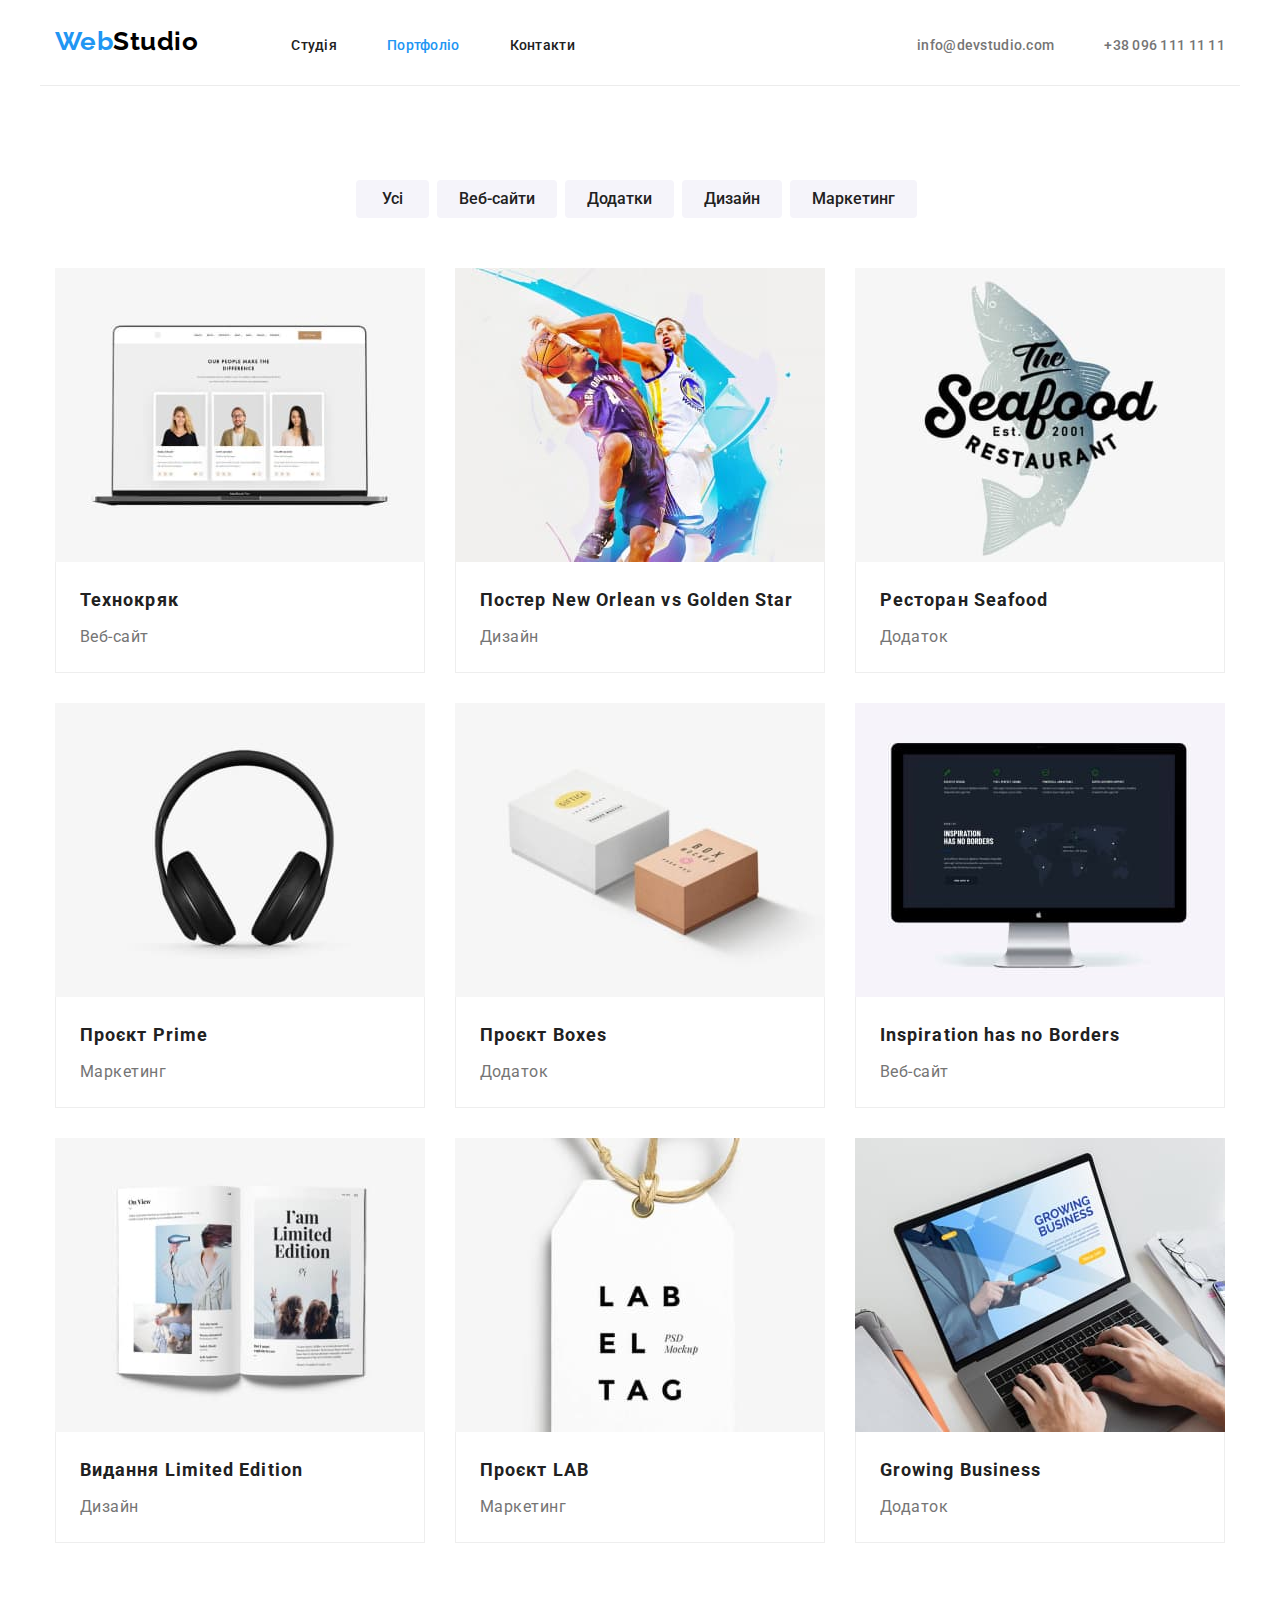
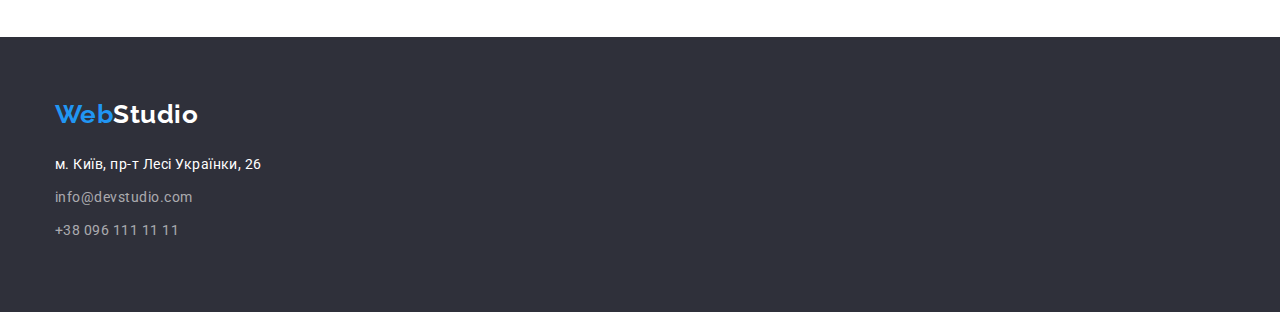
==== portfolio.html @ 61c907e8 "HM_3" ====
<!DOCTYPE html>
<html lang="uk">
  <head>
    <meta charset="UTF-8" />
    <meta http-equiv="X-UA-Compatible" content="IE=edge" />
    <meta name="viewport" content="width=device-width, initial-scale=1.0" />
    <link
      rel="stylesheet"
      href="https://cdn.jsdelivr.net/npm/modern-normalize@1.1.0/modern-normalize.min.css"
    />
    <link
      href="https://fonts.googleapis.com/css2?family=Raleway:wght@700&family=Roboto:wght@400;500;700;900&display=swap"
      rel="stylesheet"
    />
    <link rel="stylesheet" href="./css/styles.css" />

    <title>"WebStudio</title>
  </head>
  <body>
    <header>
      <div class="container header-container">
        <nav class="navigation">
          <a href="./index.html" lang="en" class="logo"
            >Web<span class="logo-dark">Studio</span></a
          >
          <ul class="menu">
            <li>
              <a href="./index.html" class="link-header">Студія</a>
            </li>
            <li>
              <a href="./portfolio.html" class="link-header current"
                >Портфоліо</a
              >
            </li>
            <li><a href="#" class="link-header">Контакти</a></li>
          </ul>
        </nav>
        <ul class="contacts-header">
          <li>
            <a
              href="mailto:info@devstudio.com"
              class="link-header contact-header mail"
              >info@devstudio.com</a
            >
          </li>
          <li>
            <a href="tel:+380961111111" class="link-header contact-header"
              >+38 096 111 11 11</a
            >
          </li>
        </ul>
      </div>
    </header>

    <main>
      <section>
        <div class="container section">
          <h1 class="visually-hidden">Портфоліо</h1>
          <ul class="filter-button-container">
            <li><button type="button" class="filter-button">Усі</button></li>
            <li>
              <button type="button" class="filter-button">Веб-сайти</button>
            </li>
            <li>
              <button type="button" class="filter-button">Додатки</button>
            </li>
            <li><button type="button" class="filter-button">Дизайн</button></li>
            <li>
              <button type="button" class="filter-button">Маркетинг</button>
            </li>
          </ul>
          <ul class="portfolio-cards-flex">
            <li class="portfolio-card">
              <img
                src="./images/notebook_with_site.jpg"
                alt="Ноутбук із відкритим сайтом"
                class="portfolio-card-img"
              />
              <div class="portfolio-card-border">
                <h2 class="portfolio-title">Технокряк</h2>
                <p class="portfolio-text">Веб-сайт</p>
              </div>
            </li>
            <li class="portfolio-card">
              <img
                src="./images/basketball.jpg"
                alt="Гра у баскетбол"
                class="portfolio-card-img"
              />
              <div class="portfolio-card-border">
                <h2 class="portfolio-title">
                  Постер <span lang="en"> New Orlean vs Golden Star </span>
                </h2>
                <p class="portfolio-text">Дизайн</p>
              </div>
            </li>
            <li class="portfolio-card">
              <img
                src="./images/seafood_restaurant.jpg"
                alt="Логотип ресторану Seafood"
                class="portfolio-card-img"
              />
              <div class="portfolio-card-border">
                <h2 class="portfolio-title">
                  Ресторан <span lang="en"> Seafood </span>
                </h2>
                <p class="portfolio-text">Додаток</p>
              </div>
            </li>
            <li class="portfolio-card">
              <img
                src="./images/headphones.jpg"
                alt="Наушники"
                class="portfolio-card-img"
              />
              <div class="portfolio-card-border">
                <h2 class="portfolio-title">
                  Проєкт <span lang="en"> Prime </span>
                </h2>
                <p class="portfolio-text">Маркетинг</p>
              </div>
            </li>
            <li class="portfolio-card">
              <img
                src="./images/two_boxes.jpg"
                alt="Дві коробки"
                class="portfolio-card-img"
              />
              <div class="portfolio-card-border">
                <h2 class="portfolio-title">
                  Проєкт <span lang="en"> Boxes </span>
                </h2>
                <p class="portfolio-text">Додаток</p>
              </div>
            </li>
            <li class="portfolio-card">
              <img
                src="./images/imac.jpg"
                alt="Монітор"
                class="portfolio-card-img"
              />
              <div class="portfolio-card-border">
                <h2 lang="en" class="portfolio-title">
                  Inspiration has no Borders
                </h2>
                <p class="portfolio-text">Веб-сайт</p>
              </div>
            </li>
            <li class="portfolio-card">
              <img
                src="./images/magazine.jpg"
                alt="Журнал"
                class="portfolio-card-img"
              />
              <div class="portfolio-card-border">
                <h2 class="portfolio-title">
                  Видання <span lang="en">Limited Edition</span>
                </h2>
                <p class="portfolio-text">Дизайн</p>
              </div>
            </li>
            <li class="portfolio-card">
              <img
                src="./images/label_tag.jpg"
                alt="Ярлик"
                class="portfolio-card-img"
              />
              <div class="portfolio-card-border">
                <h2 class="portfolio-title">
                  Проєкт <span lang="en">LAB</span>
                </h2>
                <p class="portfolio-text">Маркетинг</p>
              </div>
            </li>
            <li class="portfolio-card">
              <img
                src="./images/notebook_typing.jpg"
                alt="Набирання тексту на ноутбуці"
                class="portfolio-card-img"
              />
              <div class="portfolio-card-border">
                <h2 lang="en" class="portfolio-title">Growing Business</h2>
                <p class="portfolio-text">Додаток</p>
              </div>
            </li>
          </ul>
        </div>
      </section>
    </main>

    <footer class="footer-background">
      <div class="container section-footer">
        <a href="./index.html" lang="en" class="logo footer-logo"
          >Web<span class="logo-light">Studio</span></a
        >
        <address>
          <ul>
            <li class="footer-address">
              <a
                href="https://www.google.com/maps/d/embed?mid=10uSM3H-mIU3GznYo2szRIEphczw&hl=en_US&ehbc=2E312F"
                target="_blank"
                class="footer-link"
              >
                м. Київ, пр-т Лесі Українки, 26
              </a>
            </li>
            <li class="footer-address">
              <a
                href="mailto:info@devstudio.com"
                class="footer-link contact-footer"
                >info@devstudio.com</a
              >
            </li>
            <li class="footer-address">
              <a href="tel:+380961111111" class="footer-link contact-footer"
                >+38 096 111 11 11</a
              >
            </li>
          </ul>
        </address>
      </div>
    </footer>
  </body>
</html>
---- css/styles.css ----
:root{
    --hover-and-logo-color: #2196F3;
    --order-btn-active: #188CE8;
    --main-color: #212121;
    --text-color: #757575;
    --background-color: #2F303A;
    --milk_color: #F5F4FA;
    --footer_contacts_color: rgba(255, 255, 255, 0.6);
    --header-border: #ECECEC;
    --portfolio-border-color: #EEEEEE;
    --color-white: #fff;
    --color-black: #000000;
    --text-family: 'Roboto', sans-serif;
    --logo-family: 'Raleway', sans-serif;
}

/* -=-=-=-=-=-=-=-=-=-=-=- INDEX -=-=-=-=-=-=-=-=-=-=-=- */

body {
    font-family: var(--text-family);
    color: var(--main-color);
    letter-spacing: 0.03em;
}

li {
    list-style-type: none;
    align-items: center;
}

ol,ul{
    padding-top: 0;
    margin: 0;
    padding-left: 0;
}

h1,h2,h3,h4,p{
    margin-top: 0;
    margin-bottom: 0;
}

img{
    display: block;
}

.container{
    width: 1200px;
    margin-left: auto;
    margin-right: auto;
    padding-left: 15px;
    padding-right: 15px;
}

.section{
    padding-top: 94px;
    padding-bottom: 94px;
}

/* ==================HEADER================== */

.header-container {
    border-bottom: 1px solid var(--header-border);
    display: flex;
    padding-bottom: 25px;
    padding-top: 24px;
    align-items: baseline;
}

.navigation {
    display: flex;
    align-items: baseline;
}

.menu {
    display: flex;
    column-gap: 50px;
    
}

.logo{
    font-family: var(--logo-family);
    text-decoration: none;
    font-weight: 700;
    font-size: 26px;
    line-height: 1.38;
    color: var(--hover-and-logo-color);
    margin-right: 93px;
}

.logo-dark{
    color: var(--color-black);;
}

.link-header{
    color: var(--main-color);
    text-decoration: none;
    font-style: normal;
    font-weight: 500;
    font-size: 14px;
    line-height: 1.14;
    letter-spacing: 0.02em;
}

.link-header.current{
    color: var(--hover-and-logo-color);
}

.link-header:hover,
.link-header:focus{
    color: var(--hover-and-logo-color);
}

.contacts-header{
    display: flex;
    margin-left: auto;
}

.contact-header{
    color: var(--text-color);
   
}

.mail{
    margin-right: 50px;
}

.contact-header:hover,
.contact-header:focus,
.contact-footer:hover,
.contact-footer:focus
{
    color: var(--hover-and-logo-color);
}

/* ==================POSTER================== */

.poster {
    background: var(--background-color);
}

.poster-container{
    display: flex;
    flex-direction: column;
    justify-content: center;
    align-items: center;
    height: 600px;
}

.poster-title {
    font-weight: 900;
    font-size: 44px;
    line-height: 1.36;
    text-align: center;
    letter-spacing: 0.06em;
    text-transform: uppercase;
    color: var(--color-white);
    margin-bottom: 30px;
}

.order-button{
    width: 216px;
    height: 50px;
    font-family: var(--text-family);
    font-style: normal;
    font-weight: 700;
    font-size: 16px;
    line-height: 1.9;
    letter-spacing: 0.06em;
    color: var(--color-white);
    background: var(--hover-and-logo-color);
    cursor: pointer;
    border: none;
    border-radius: 4px;
}

.order-button:hover,
.order-button:focus{
    background: var(--order-btn-active);
    box-shadow: 0px 4px 4px rgba(0, 0, 0, 0.15);
}

/* ==================SECTION 3================== */

.section3-flex{
    display: flex;
    gap: 30px;  
}

.section3-card{
   
    flex-basis: calc((100% - 90px) / 4);
}

.visually-hidden {
    position: absolute;
    white-space: nowrap;
    width: 1px;
    height: 1px;
    overflow: hidden;
    border: 0;
    padding: 0;
    clip: rect(0 0 0 0);
    clip-path: inset(50%);
    margin: -1px;
}

.section3-title{
    font-weight: 700;
    font-size: 14px;
    line-height: 1.14;
    text-transform: uppercase;
    margin-bottom: 10px;
}

.section3-text{
    font-size: 14px;
    line-height: 1.71;
    color: var(--text-color);
}

/* ==================SECTION 4================== */

.section4-title, .section5-title{
    font-weight: 700;
    font-size: 36px;
    line-height: 1.17;
    text-align: center;
    margin-bottom: 50px;
}
.section4{
    padding-bottom: 94px;
}

.section4-flex{
    display: flex;
    gap: 30px;
}

.section4-item{
    flex-basis: calc((100% - 60px) / 3);
}

/* ==================SECTION 5================== */

.section5_background{
    background-color: var(--milk_color);
}

.section5-flex{
    display: flex;
    gap: 30px;
}

.section5_card {
    background-color: var(--color-white);
    flex-basis: calc((100% - 90px) / 4);
    box-shadow: 0px 1px 3px rgba(0, 0, 0, 0.12), 0px 1px 1px rgba(0, 0, 0, 0.14), 0px 2px 1px rgba(0, 0, 0, 0.2);
    border-radius: 0px 0px 4px 4px;

}


.section5-text {
    font-weight: 500;
    font-size: 16px;
    line-height: 1.19;
    text-align: center;
    margin-top: 30px;
}

.section5-subtext{
    color: var(--text-color);
    margin-top: 10px;
    margin-bottom: 30px;
}

/* ==================FOOTER================== */

.section-footer{
    padding-top: 60px;
    padding-bottom: 60px;
    display: flex;
    flex-direction: column;
}

.footer-background {
    background: var(--background-color);
}

.footer-logo{
    margin-bottom: 20px;
}

.logo-light {
    color: var(--color-white);
}

.footer-address{
    margin-bottom: 9px;
}

.footer-link{
    text-decoration: none;
    font-style: normal;
    font-weight: 400;
    font-size: 14px;
    line-height: 1.71;
    color: var(--color-white);
}

.contact-footer{
    color: var(--footer_contacts_color) ;
}

/* -=-=-=-=-=-=-=-=-=-=-=- PORTFOLIO -=-=-=-=-=-=-=-=-=-=-=- */

.filter-button-container{
    display: flex;
    justify-content: center;
    margin-bottom: 50px;
}

.filter-button{
    font-weight: 500;
    font-size: 16px;
    line-height: 1.62;
    text-align: center;
    color: var(--main-color);
    border: none;
    border-radius: 4px;
    cursor: pointer;
    font-family: inherit;
    background-color: var(--milk_color);
    border-radius: 4px;
    margin-right: 8px;
    min-width: 73px;
    min-height: 38px;
    padding: 6px 22px;
}

.filter-button:hover,
.filter-button:focus{
    background-color: var(--hover-and-logo-color);
    color: var(--color-white);
    box-shadow: 0px 3px 1px rgba(0, 0, 0, 0.1), 0px 1px 2px rgba(0, 0, 0, 0.08), 0px 2px 2px rgba(0, 0, 0, 0.12);
}

.portfolio-cards-flex{
    display: flex;
    gap: 30px;
    flex-wrap: wrap;
}

.portfolio-card{
    flex-basis: calc((100% - 60px) / 3);  
}

.portfolio-card-img{
    width: 370px;
}

.portfolio-title{
    font-weight: 700;
    font-size: 18px;
    line-height: 2;
    letter-spacing: 0.06em;
    margin-bottom: 4px;
    margin-left: 24px;

}

.portfolio-text{
    font-size: 16px;
    line-height: 1.88;
    color: var(--text-color);
    margin-left: 24px;
    margin-bottom: 20px;

}

.portfolio-card-border {
    padding-top: 20px;
    border: 1px solid var(--portfolio-border-color);
    border-top: 0px;
}
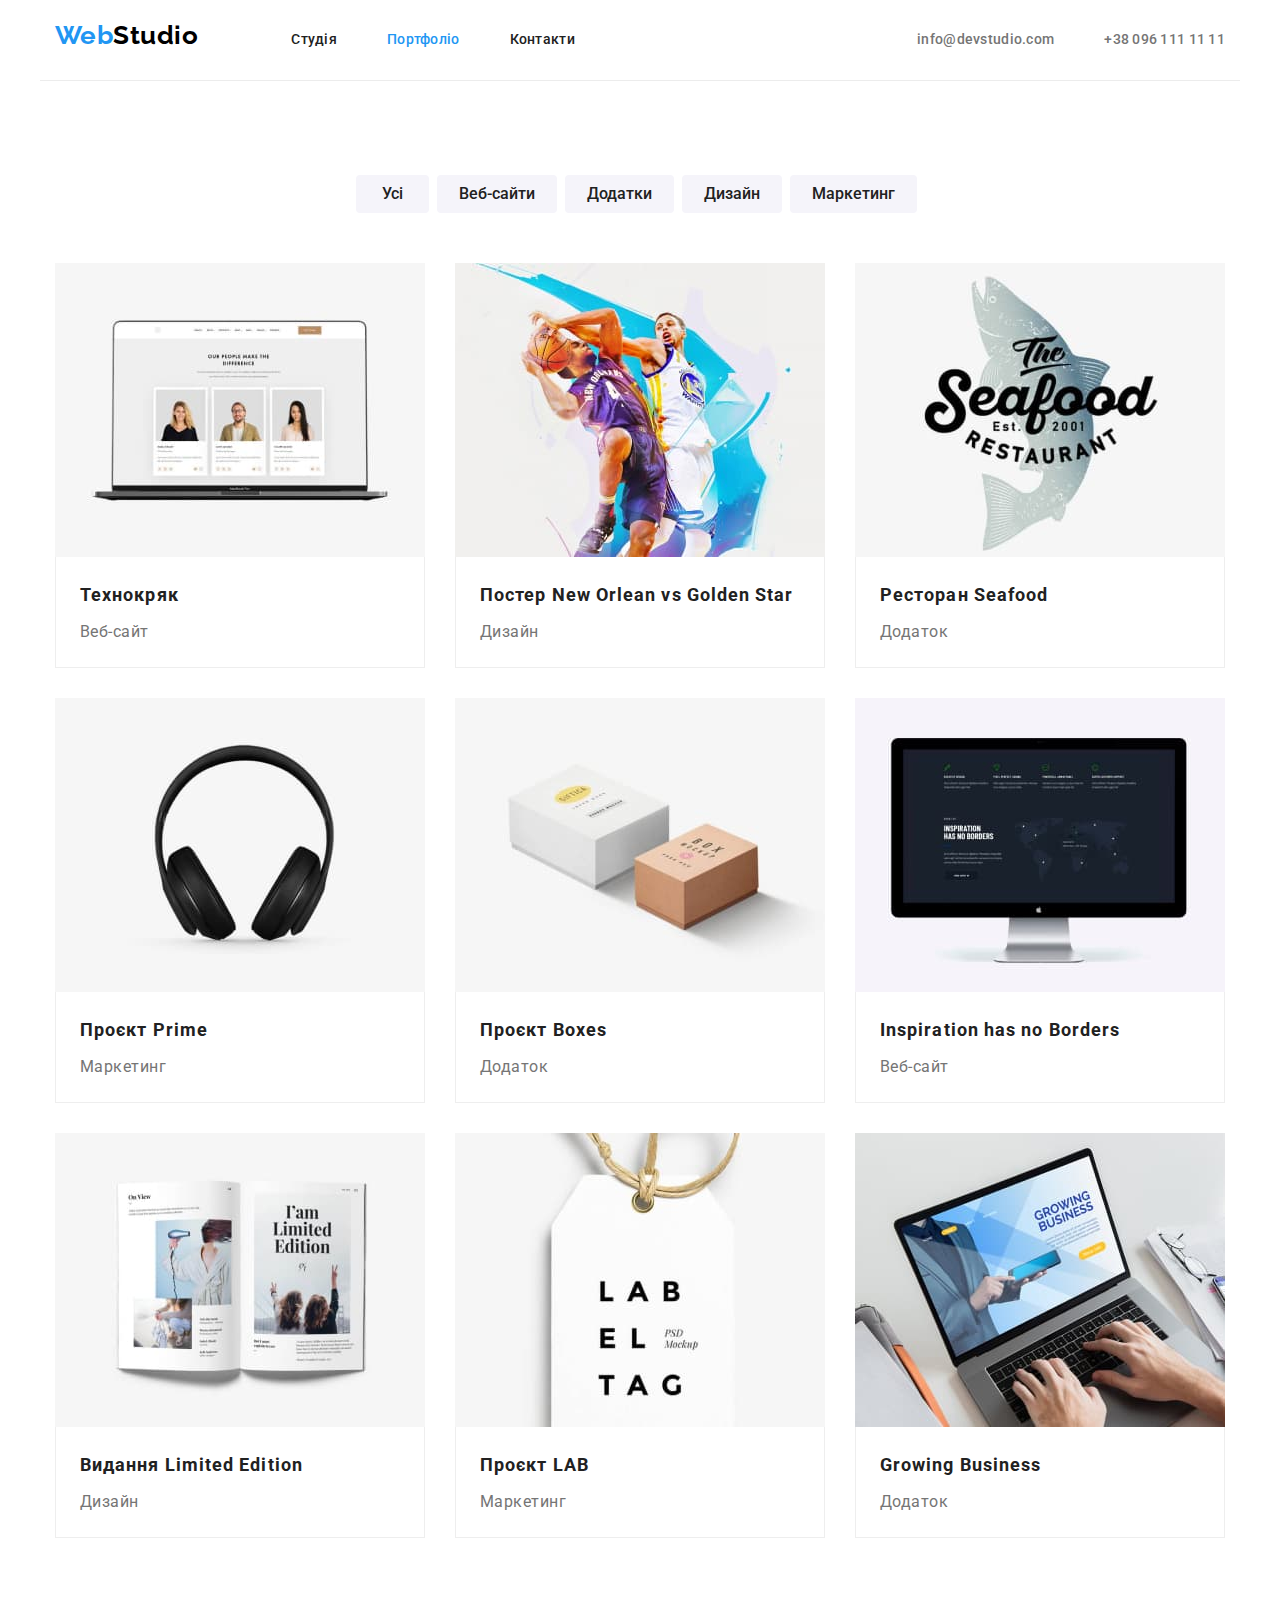
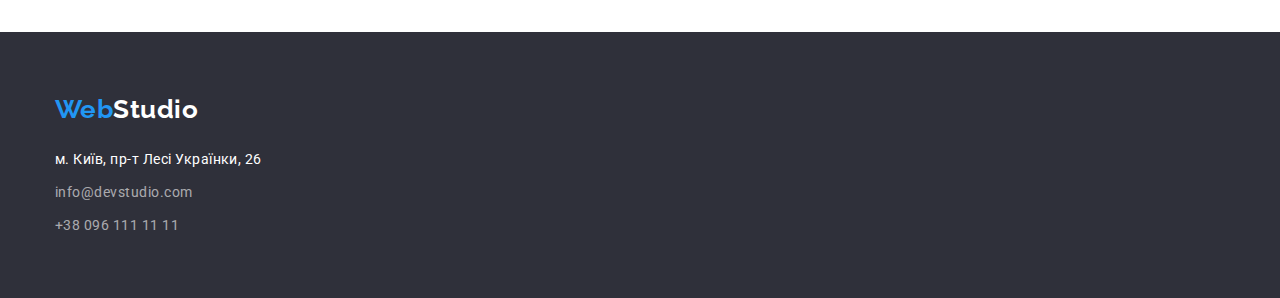
==== commit dbad7172: "mistakes-correct" ====
--- a/portfolio.html
+++ b/portfolio.html
@@ -53,19 +53,23 @@
     </header>
 
     <main>
-      <section>
-        <div class="container section">
+      <section class="section">
+        <div class="container">
           <h1 class="visually-hidden">Портфоліо</h1>
           <ul class="filter-button-container">
-            <li><button type="button" class="filter-button">Усі</button></li>
-            <li>
+            <li class="filter-container-item">
+              <button type="button" class="filter-button">Усі</button>
+            </li>
+            <li class="filter-container-item">
               <button type="button" class="filter-button">Веб-сайти</button>
             </li>
-            <li>
+            <li class="filter-container-item">
               <button type="button" class="filter-button">Додатки</button>
             </li>
-            <li><button type="button" class="filter-button">Дизайн</button></li>
-            <li>
+            <li class="filter-container-item">
+              <button type="button" class="filter-button">Дизайн</button>
+            </li>
+            <li class="filter-container-item">
               <button type="button" class="filter-button">Маркетинг</button>
             </li>
           </ul>
--- a/css/styles.css
+++ b/css/styles.css
@@ -60,8 +60,6 @@
 .header-container {
     border-bottom: 1px solid var(--header-border);
     display: flex;
-    padding-bottom: 25px;
-    padding-top: 24px;
     align-items: baseline;
 }
 
@@ -73,7 +71,6 @@
 .menu {
     display: flex;
     column-gap: 50px;
-    
 }
 
 .logo{
@@ -98,6 +95,9 @@
     font-size: 14px;
     line-height: 1.14;
     letter-spacing: 0.02em;
+    padding-bottom: 32px;
+    padding-top: 32px;
+    display: inline-block;
 }
 
 .link-header.current{
@@ -116,7 +116,6 @@
 
 .contact-header{
     color: var(--text-color);
-   
 }
 
 .mail{
@@ -135,14 +134,14 @@
 
 .poster {
     background: var(--background-color);
+    padding-top: 200px;
+    padding-bottom: 200px;
 }
 
 .poster-container{
     display: flex;
     flex-direction: column;
-    justify-content: center;
     align-items: center;
-    height: 600px;
 }
 
 .poster-title {
@@ -154,6 +153,7 @@
     text-transform: uppercase;
     color: var(--color-white);
     margin-bottom: 30px;
+    width: 700px;
 }
 
 .order-button{
@@ -258,32 +258,34 @@
 
 }
 
+.team-card-text{
+    padding: 30px;
+}
+
 
 .section5-text {
     font-weight: 500;
     font-size: 16px;
     line-height: 1.19;
     text-align: center;
-    margin-top: 30px;
 }
 
 .section5-subtext{
     color: var(--text-color);
     margin-top: 10px;
-    margin-bottom: 30px;
 }
 
 /* ==================FOOTER================== */
 
 .section-footer{
+    display: flex;
+    flex-direction: column;
+}
+
+.footer-background {
+    background: var(--background-color);
     padding-top: 60px;
     padding-bottom: 60px;
-    display: flex;
-    flex-direction: column;
-}
-
-.footer-background {
-    background: var(--background-color);
 }
 
 .footer-logo{
@@ -294,7 +296,7 @@
     color: var(--color-white);
 }
 
-.footer-address{
+.footer-address:nth-last-child(n+2){
     margin-bottom: 9px;
 }
 
@@ -317,6 +319,10 @@
     display: flex;
     justify-content: center;
     margin-bottom: 50px;
+}
+
+.filter-container-item{
+    margin-right: 8px;
 }
 
 .filter-button{
@@ -331,7 +337,6 @@
     font-family: inherit;
     background-color: var(--milk_color);
     border-radius: 4px;
-    margin-right: 8px;
     min-width: 73px;
     min-height: 38px;
     padding: 6px 22px;
@@ -364,21 +369,16 @@
     line-height: 2;
     letter-spacing: 0.06em;
     margin-bottom: 4px;
-    margin-left: 24px;
-
 }
 
 .portfolio-text{
     font-size: 16px;
     line-height: 1.88;
     color: var(--text-color);
-    margin-left: 24px;
-    margin-bottom: 20px;
-
 }
 
 .portfolio-card-border {
-    padding-top: 20px;
+    padding: 20px 24px;
     border: 1px solid var(--portfolio-border-color);
     border-top: 0px;
 }
